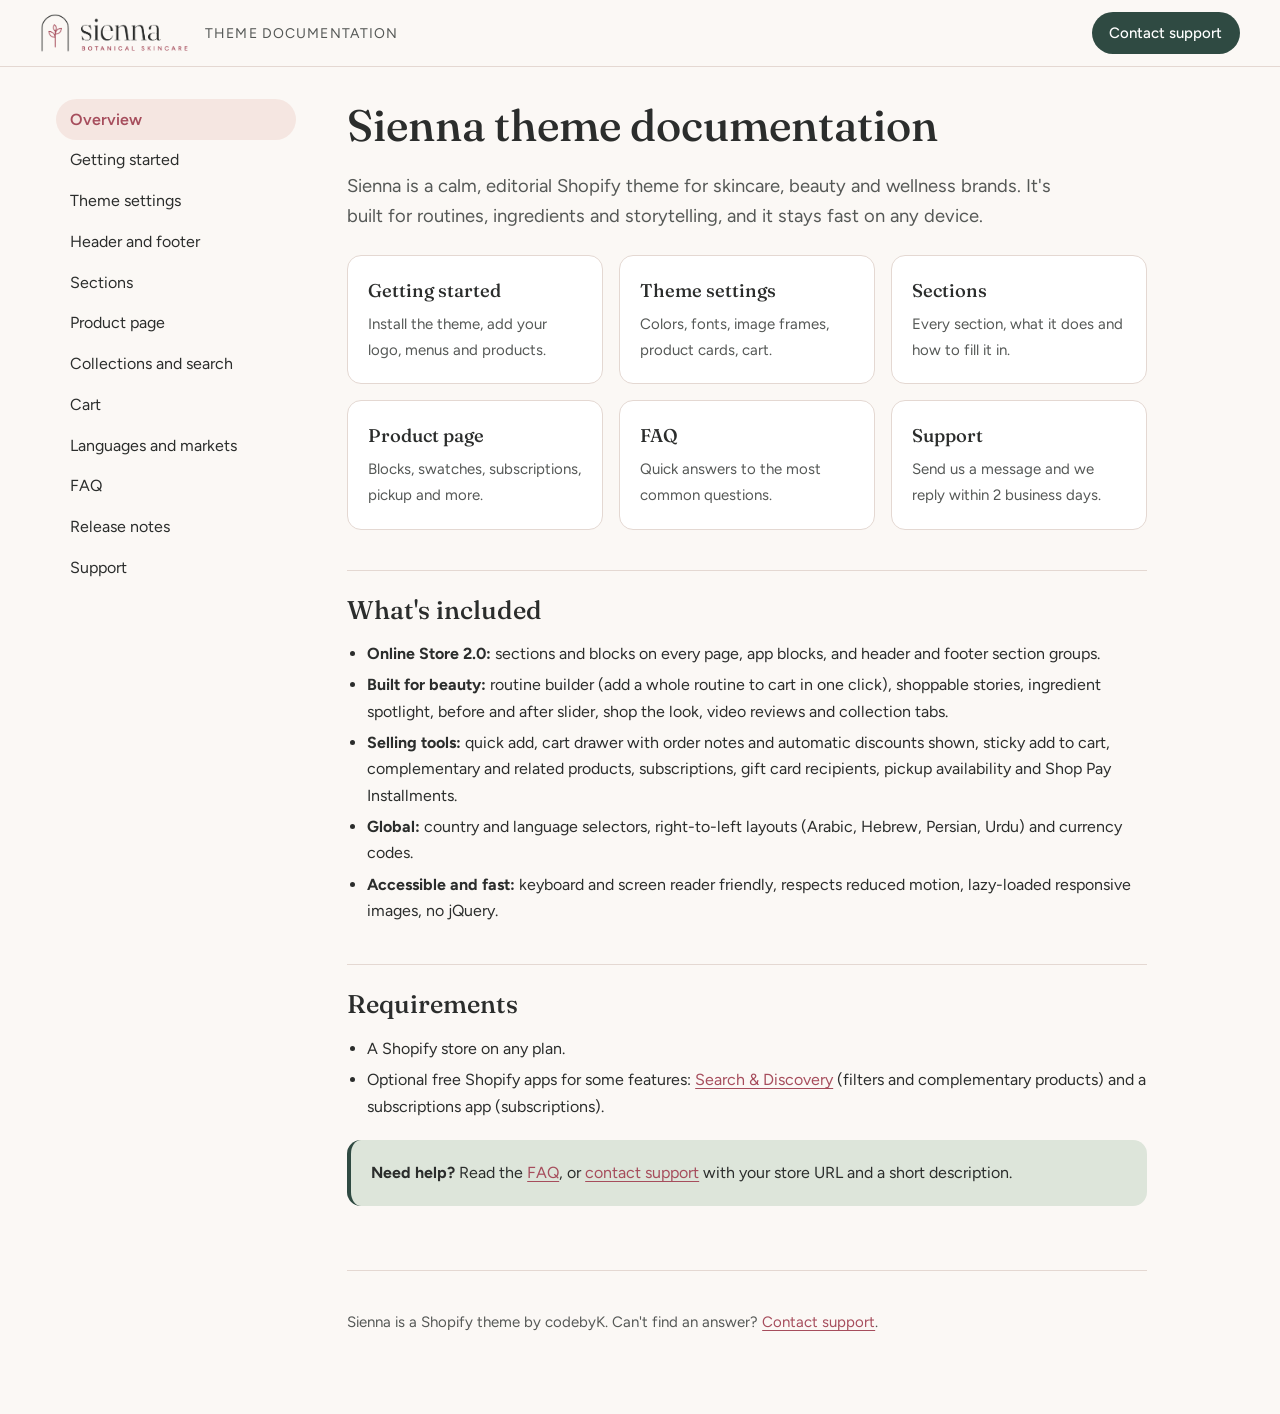
==== index.html @ eef078e9 "Sienna theme documentation and support Co-authored-by: Copilot <223556219+Copilot@users.noreply.gith" ====
<!doctype html>
<html lang="en">
<head>
<meta charset="utf-8">
<meta name="viewport" content="width=device-width, initial-scale=1">
<title>Sienna theme documentation · Sienna theme documentation</title>
<meta name="description" content="Set up and customize Sienna, a premium, minimal skincare and beauty theme for Shopify.">
<link rel="icon" href="assets/sienna-favicon.png">
<link rel="preconnect" href="https://fonts.googleapis.com">
<link rel="preconnect" href="https://fonts.gstatic.com" crossorigin>
<link rel="stylesheet" href="https://fonts.googleapis.com/css2?family=Figtree:wght@400;500;600&family=Fraunces:opsz,wght@9..144,400;9..144,500&display=swap">
<link rel="stylesheet" href="assets/docs.css">
</head>
<body>
<a class="skip" href="#main">Skip to content</a>
<header class="top">
  <a class="brand" href="index.html"><img src="assets/sienna-logo.png" alt="Sienna" width="150" height="40"></a>
  <span class="tag">Theme documentation</span>
  <a class="top-support" href="support.html">Contact support</a>
</header>
<div class="shell">
  <nav class="side" aria-label="Documentation">
    <ul>
      <li><a href="index.html" aria-current="page">Overview</a></li>
      <li><a href="getting-started.html">Getting started</a></li>
      <li><a href="theme-settings.html">Theme settings</a></li>
      <li><a href="header-footer.html">Header and footer</a></li>
      <li><a href="sections.html">Sections</a></li>
      <li><a href="product-page.html">Product page</a></li>
      <li><a href="collections-search.html">Collections and search</a></li>
      <li><a href="cart.html">Cart</a></li>
      <li><a href="languages-markets.html">Languages and markets</a></li>
      <li><a href="faq.html">FAQ</a></li>
      <li><a href="changelog.html">Release notes</a></li>
      <li><a href="support.html">Support</a></li>
    </ul>
  </nav>
  <main id="main" class="content">
<h1>Sienna theme documentation</h1>
<p class="lead">Sienna is a calm, editorial Shopify theme for skincare, beauty and wellness brands. It's built for routines, ingredients and storytelling, and it stays fast on any device.</p>

<div class="cards">
  <a class="card" href="getting-started.html"><strong>Getting started</strong><span>Install the theme, add your logo, menus and products.</span></a>
  <a class="card" href="theme-settings.html"><strong>Theme settings</strong><span>Colors, fonts, image frames, product cards, cart.</span></a>
  <a class="card" href="sections.html"><strong>Sections</strong><span>Every section, what it does and how to fill it in.</span></a>
  <a class="card" href="product-page.html"><strong>Product page</strong><span>Blocks, swatches, subscriptions, pickup and more.</span></a>
  <a class="card" href="faq.html"><strong>FAQ</strong><span>Quick answers to the most common questions.</span></a>
  <a class="card" href="support.html"><strong>Support</strong><span>Send us a message and we reply within 2 business days.</span></a>
</div>

<h2>What's included</h2>
<ul>
  <li><strong>Online Store 2.0:</strong> sections and blocks on every page, app blocks, and header and footer section groups.</li>
  <li><strong>Built for beauty:</strong> routine builder (add a whole routine to cart in one click), shoppable stories, ingredient spotlight, before and after slider, shop the look, video reviews and collection tabs.</li>
  <li><strong>Selling tools:</strong> quick add, cart drawer with order notes and automatic discounts shown, sticky add to cart, complementary and related products, subscriptions, gift card recipients, pickup availability and Shop Pay Installments.</li>
  <li><strong>Global:</strong> country and language selectors, right-to-left layouts (Arabic, Hebrew, Persian, Urdu) and currency codes.</li>
  <li><strong>Accessible and fast:</strong> keyboard and screen reader friendly, respects reduced motion, lazy-loaded responsive images, no jQuery.</li>
</ul>

<h2>Requirements</h2>
<ul>
  <li>A Shopify store on any plan.</li>
  <li>Optional free Shopify apps for some features: <a href="https://apps.shopify.com/search-and-discovery">Search &amp; Discovery</a> (filters and complementary products) and a subscriptions app (subscriptions).</li>
</ul>

<div class="note">
  <p><strong>Need help?</strong> Read the <a href="faq.html">FAQ</a>, or <a href="support.html">contact support</a> with your store URL and a short description.</p>
</div>

    <footer class="foot">
      <p>Sienna is a Shopify theme by codebyK. Can't find an answer? <a href="support.html">Contact support</a>.</p>
    </footer>
  </main>
</div>
</body>
</html>
---- assets/docs.css ----
:root {
  --bg: #fbf8f5;
  --surface: #f5e6e1;
  --text: #2b2d2c;
  --muted: #555856;
  --accent: #a64d5c;
  --deep: #2f4a42;
  --border: #e4d8d2;
  --radius: 14px;
}

* { box-sizing: border-box; }

html { scroll-padding-top: 5rem; }

body {
  margin: 0;
  background: var(--bg);
  color: var(--text);
  font: 400 1rem/1.65 Figtree, system-ui, sans-serif;
}

a { color: var(--accent); text-underline-offset: 0.2em; }
a:hover { color: var(--deep); }

h1, h2, h3 { font-family: Fraunces, Georgia, serif; font-weight: 500; line-height: 1.2; }
h1 { font-size: clamp(2rem, 4vw, 2.75rem); margin: 0 0 0.75rem; }
h2 { font-size: 1.6rem; margin: 2.5rem 0 0.75rem; padding-top: 1.5rem; border-top: 1px solid var(--border); }
h3 { font-size: 1.2rem; margin: 1.75rem 0 0.5rem; }

.lead { font-size: 1.15rem; color: var(--muted); max-width: 46rem; }

.skip { position: absolute; left: -999px; }
.skip:focus { left: 1rem; top: 1rem; z-index: 10; background: var(--deep); color: #fff; padding: 0.5rem 1rem; border-radius: 999px; }

.top {
  position: sticky; top: 0; z-index: 5;
  display: flex; align-items: center; gap: 1rem;
  padding: 0.75rem clamp(1rem, 4vw, 2.5rem);
  background: rgba(251, 248, 245, 0.95);
  border-bottom: 1px solid var(--border);
  backdrop-filter: blur(6px);
}
.brand img { display: block; height: 40px; width: auto; }
.tag { color: var(--muted); font-size: 0.875rem; letter-spacing: 0.08em; text-transform: uppercase; }
.top-support {
  margin-inline-start: auto; padding: 0.55rem 1.1rem; border-radius: 999px;
  background: var(--deep); color: #fff; text-decoration: none; font-weight: 500; font-size: 0.9375rem;
}
.top-support:hover { color: #fff; background: #243a33; }

.shell { display: grid; grid-template-columns: 15rem minmax(0, 1fr); gap: clamp(1.5rem, 4vw, 3.5rem); max-width: 78rem; margin: 0 auto; padding: 2rem clamp(1rem, 4vw, 2.5rem) 4rem; }
.side ul { position: sticky; top: 5.5rem; list-style: none; margin: 0; padding: 0; }
.side a { display: block; padding: 0.45rem 0.85rem; border-radius: 999px; color: var(--text); text-decoration: none; }
.side a:hover { background: var(--surface); }
.side a[aria-current="page"] { background: var(--surface); color: var(--accent); font-weight: 600; }

.content { min-width: 0; max-width: 50rem; }
.content ul, .content ol { padding-inline-start: 1.25rem; }
.content li { margin: 0.3rem 0; }

table { width: 100%; border-collapse: collapse; margin: 1rem 0; font-size: 0.9375rem; }
th, td { text-align: start; vertical-align: top; padding: 0.6rem 0.75rem; border-bottom: 1px solid var(--border); }
th { font-weight: 600; background: var(--surface); }

code, kbd { font-family: ui-monospace, SFMono-Regular, Menlo, monospace; font-size: 0.875em; background: var(--surface); padding: 0.1em 0.35em; border-radius: 6px; }

.note { margin: 1.25rem 0; padding: 1rem 1.25rem; border-radius: var(--radius); background: #dde5da; border-inline-start: 4px solid var(--deep); }
.note p { margin: 0.25rem 0; }

.cards { display: grid; grid-template-columns: repeat(auto-fill, minmax(14rem, 1fr)); gap: 1rem; margin: 1.5rem 0; }
.card { display: block; padding: 1.25rem; border: 1px solid var(--border); border-radius: var(--radius); background: #fff; color: var(--text); text-decoration: none; }
.card:hover { border-color: var(--accent); color: var(--text); }
.card strong { display: block; font-family: Fraunces, Georgia, serif; font-weight: 500; font-size: 1.15rem; margin-bottom: 0.25rem; }
.card span { color: var(--muted); font-size: 0.9375rem; }

details { border-bottom: 1px solid var(--border); padding: 0.85rem 0; }
summary { cursor: pointer; font-weight: 600; }
details p, details ul, details ol { margin: 0.6rem 0 0.25rem; }

form.contact { display: grid; gap: 1rem; max-width: 36rem; margin-top: 1.5rem; }
form.contact label { display: grid; gap: 0.35rem; font-weight: 500; }
form.contact input, form.contact select, form.contact textarea {
  font: inherit; color: inherit; padding: 0.7rem 0.9rem; border: 1px solid #8c8582; border-radius: 10px; background: #fff;
}
form.contact textarea { min-height: 10rem; resize: vertical; }
form.contact button { justify-self: start; font: inherit; font-weight: 600; padding: 0.8rem 1.6rem; border: 0; border-radius: 999px; background: var(--deep); color: #fff; cursor: pointer; }
form.contact button:hover { background: #243a33; }
.hp { position: absolute; left: -9999px; }
.hint { color: var(--muted); font-size: 0.875rem; font-weight: 400; }

:focus-visible { outline: 2px solid var(--accent); outline-offset: 2px; }

.foot { margin-top: 4rem; padding-top: 1.5rem; border-top: 1px solid var(--border); color: var(--muted); font-size: 0.9375rem; }

@media (max-width: 860px) {
  .shell { grid-template-columns: 1fr; }
  .side ul { position: static; display: flex; flex-wrap: wrap; gap: 0.25rem; }
  .side a { padding: 0.35rem 0.75rem; border: 1px solid var(--border); font-size: 0.875rem; }
  .tag { display: none; }
}
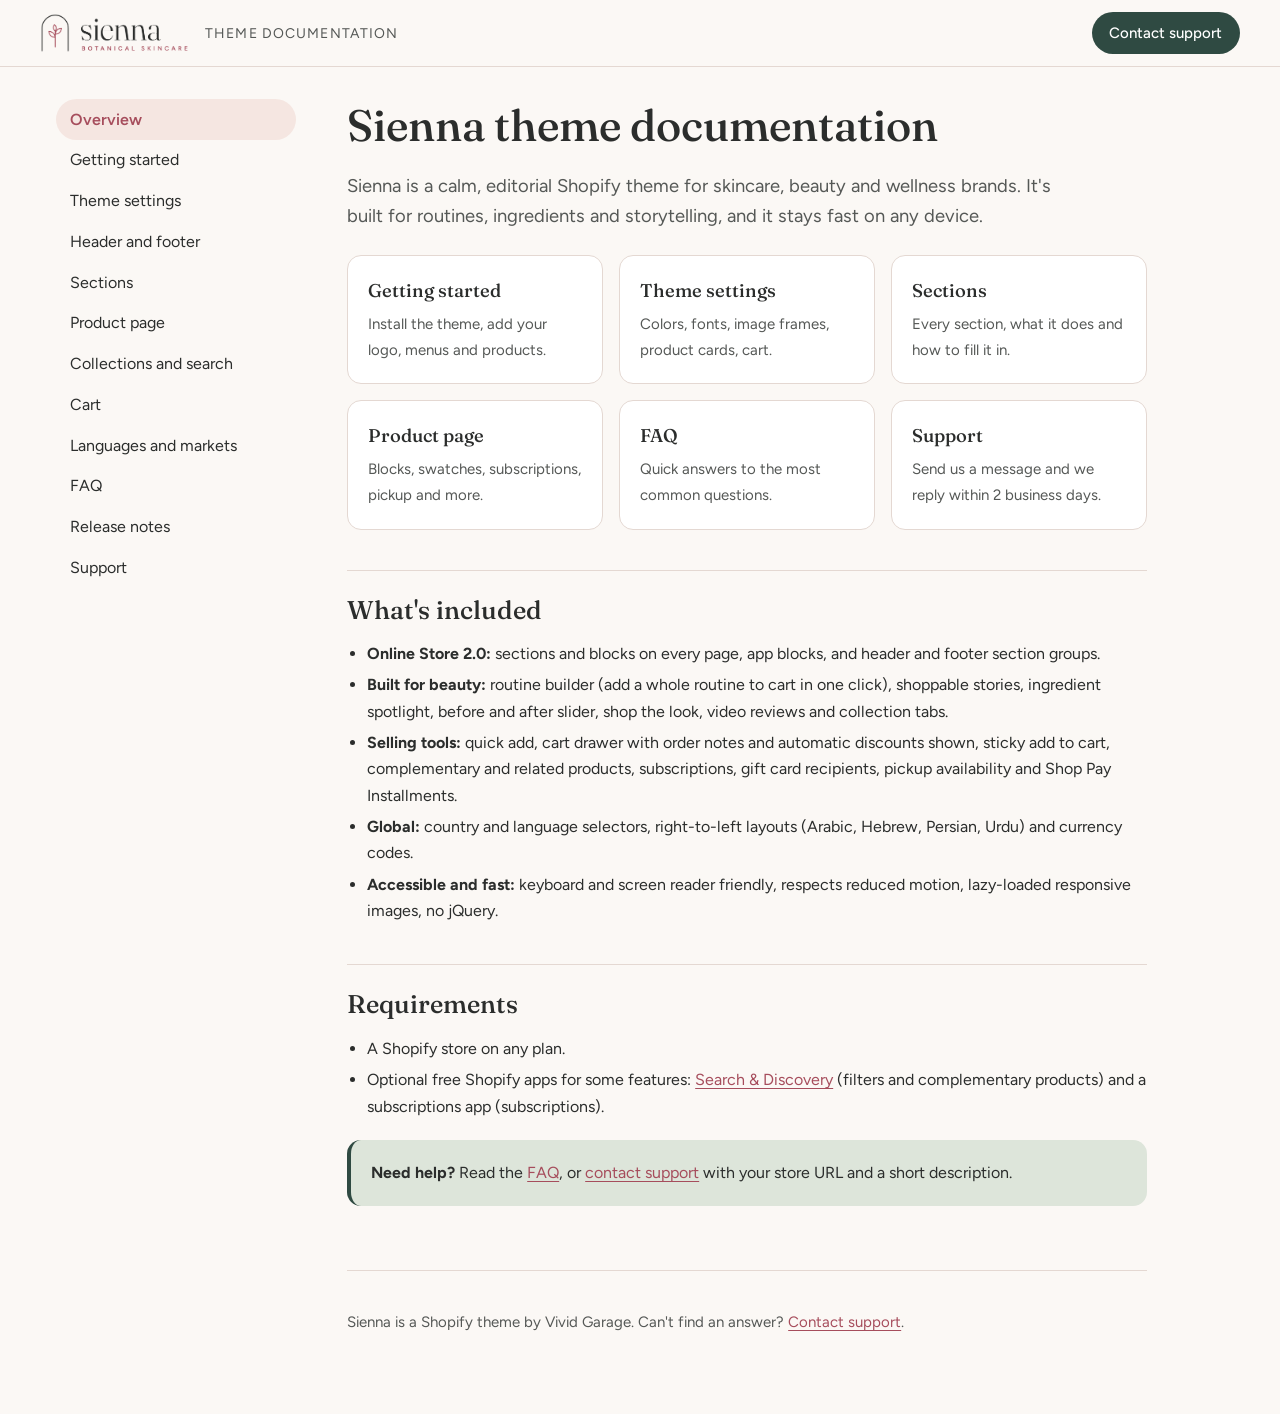
==== commit f8f2c3fa: "Publisher name: Vivid Garage Co-authored-by: Copilot <223556219+Copilot@users.noreply.github.com>" ====
--- a/index.html
+++ b/index.html
@@ -68,7 +68,7 @@
 </div>
 
     <footer class="foot">
-      <p>Sienna is a Shopify theme by codebyK. Can't find an answer? <a href="support.html">Contact support</a>.</p>
+      <p>Sienna is a Shopify theme by Vivid Garage. Can't find an answer? <a href="support.html">Contact support</a>.</p>
     </footer>
   </main>
 </div>
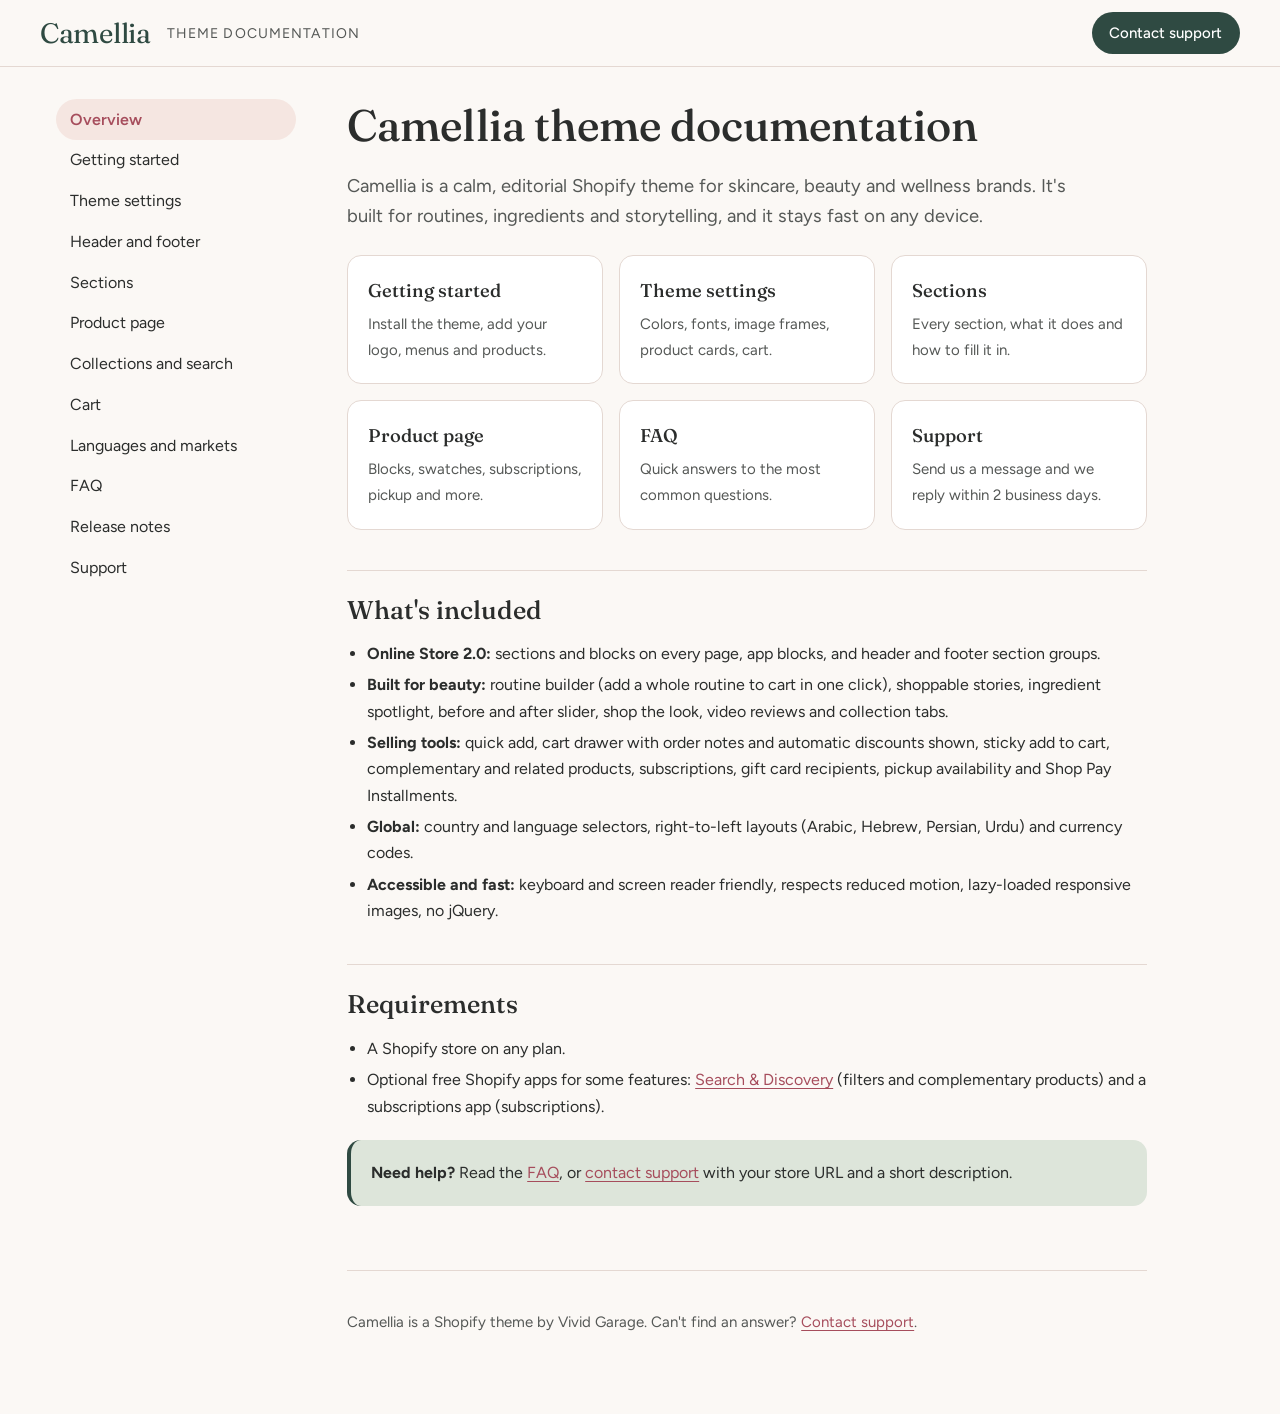
==== commit 5b7db374: "Rename theme to Camellia Co-authored-by: Copilot <223556219+Copilot@users.noreply.github.com>" ====
--- a/index.html
+++ b/index.html
@@ -3,9 +3,9 @@
 <head>
 <meta charset="utf-8">
 <meta name="viewport" content="width=device-width, initial-scale=1">
-<title>Sienna theme documentation · Sienna theme documentation</title>
-<meta name="description" content="Set up and customize Sienna, a premium, minimal skincare and beauty theme for Shopify.">
-<link rel="icon" href="assets/sienna-favicon.png">
+<title>Camellia theme documentation · Camellia theme documentation</title>
+<meta name="description" content="Set up and customize Camellia, a premium, minimal skincare and beauty theme for Shopify.">
+<link rel="icon" href="assets/favicon.svg">
 <link rel="preconnect" href="https://fonts.googleapis.com">
 <link rel="preconnect" href="https://fonts.gstatic.com" crossorigin>
 <link rel="stylesheet" href="https://fonts.googleapis.com/css2?family=Figtree:wght@400;500;600&family=Fraunces:opsz,wght@9..144,400;9..144,500&display=swap">
@@ -14,7 +14,7 @@
 <body>
 <a class="skip" href="#main">Skip to content</a>
 <header class="top">
-  <a class="brand" href="index.html"><img src="assets/sienna-logo.png" alt="Sienna" width="150" height="40"></a>
+  <a class="brand" href="index.html">Camellia</a>
   <span class="tag">Theme documentation</span>
   <a class="top-support" href="support.html">Contact support</a>
 </header>
@@ -36,8 +36,8 @@
     </ul>
   </nav>
   <main id="main" class="content">
-<h1>Sienna theme documentation</h1>
-<p class="lead">Sienna is a calm, editorial Shopify theme for skincare, beauty and wellness brands. It's built for routines, ingredients and storytelling, and it stays fast on any device.</p>
+<h1>Camellia theme documentation</h1>
+<p class="lead">Camellia is a calm, editorial Shopify theme for skincare, beauty and wellness brands. It's built for routines, ingredients and storytelling, and it stays fast on any device.</p>
 
 <div class="cards">
   <a class="card" href="getting-started.html"><strong>Getting started</strong><span>Install the theme, add your logo, menus and products.</span></a>
@@ -68,7 +68,7 @@
 </div>
 
     <footer class="foot">
-      <p>Sienna is a Shopify theme by Vivid Garage. Can't find an answer? <a href="support.html">Contact support</a>.</p>
+      <p>Camellia is a Shopify theme by Vivid Garage. Can't find an answer? <a href="support.html">Contact support</a>.</p>
     </footer>
   </main>
 </div>
--- a/assets/docs.css
+++ b/assets/docs.css
@@ -41,7 +41,7 @@
   border-bottom: 1px solid var(--border);
   backdrop-filter: blur(6px);
 }
-.brand img { display: block; height: 40px; width: auto; }
+.brand { font-family: 'Fraunces', Georgia, serif; font-size: 1.75rem; line-height: 1; color: var(--deep); text-decoration: none; letter-spacing: -0.01em; }
 .tag { color: var(--muted); font-size: 0.875rem; letter-spacing: 0.08em; text-transform: uppercase; }
 .top-support {
   margin-inline-start: auto; padding: 0.55rem 1.1rem; border-radius: 999px;
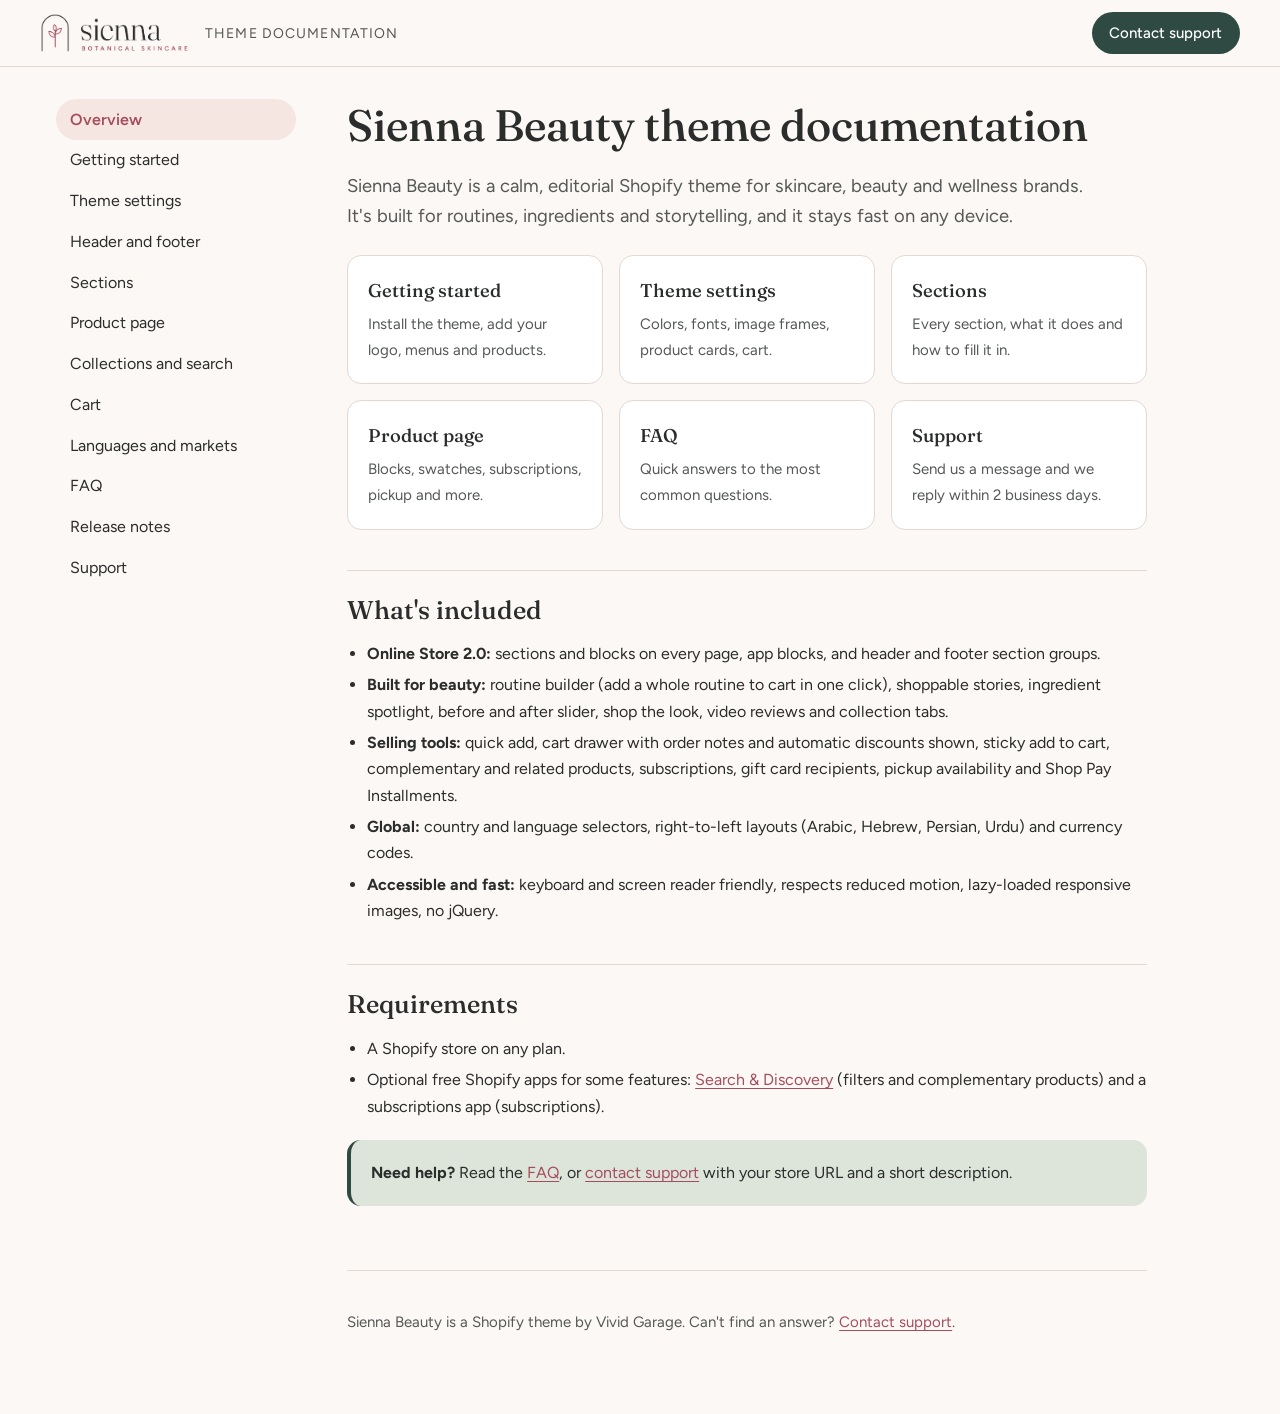
==== commit 5132ef89: "Theme name: Sienna Beauty Co-authored-by: Copilot <223556219+Copilot@users.noreply.github.com>" ====
--- a/index.html
+++ b/index.html
@@ -3,9 +3,9 @@
 <head>
 <meta charset="utf-8">
 <meta name="viewport" content="width=device-width, initial-scale=1">
-<title>Camellia theme documentation · Camellia theme documentation</title>
-<meta name="description" content="Set up and customize Camellia, a premium, minimal skincare and beauty theme for Shopify.">
-<link rel="icon" href="assets/favicon.svg">
+<title>Sienna Beauty theme documentation · Sienna Beauty theme documentation</title>
+<meta name="description" content="Set up and customize Sienna Beauty, a premium, minimal skincare and beauty theme for Shopify.">
+<link rel="icon" href="assets/sienna-favicon.png">
 <link rel="preconnect" href="https://fonts.googleapis.com">
 <link rel="preconnect" href="https://fonts.gstatic.com" crossorigin>
 <link rel="stylesheet" href="https://fonts.googleapis.com/css2?family=Figtree:wght@400;500;600&family=Fraunces:opsz,wght@9..144,400;9..144,500&display=swap">
@@ -14,7 +14,7 @@
 <body>
 <a class="skip" href="#main">Skip to content</a>
 <header class="top">
-  <a class="brand" href="index.html">Camellia</a>
+  <a class="brand" href="index.html"><img src="assets/sienna-logo.png" alt="Sienna Beauty" width="150" height="40"></a>
   <span class="tag">Theme documentation</span>
   <a class="top-support" href="support.html">Contact support</a>
 </header>
@@ -36,8 +36,8 @@
     </ul>
   </nav>
   <main id="main" class="content">
-<h1>Camellia theme documentation</h1>
-<p class="lead">Camellia is a calm, editorial Shopify theme for skincare, beauty and wellness brands. It's built for routines, ingredients and storytelling, and it stays fast on any device.</p>
+<h1>Sienna Beauty theme documentation</h1>
+<p class="lead">Sienna Beauty is a calm, editorial Shopify theme for skincare, beauty and wellness brands. It's built for routines, ingredients and storytelling, and it stays fast on any device.</p>
 
 <div class="cards">
   <a class="card" href="getting-started.html"><strong>Getting started</strong><span>Install the theme, add your logo, menus and products.</span></a>
@@ -68,7 +68,7 @@
 </div>
 
     <footer class="foot">
-      <p>Camellia is a Shopify theme by Vivid Garage. Can't find an answer? <a href="support.html">Contact support</a>.</p>
+      <p>Sienna Beauty is a Shopify theme by Vivid Garage. Can't find an answer? <a href="support.html">Contact support</a>.</p>
     </footer>
   </main>
 </div>
--- a/assets/docs.css
+++ b/assets/docs.css
@@ -41,7 +41,7 @@
   border-bottom: 1px solid var(--border);
   backdrop-filter: blur(6px);
 }
-.brand { font-family: 'Fraunces', Georgia, serif; font-size: 1.75rem; line-height: 1; color: var(--deep); text-decoration: none; letter-spacing: -0.01em; }
+.brand img { display: block; height: 40px; width: auto; }
 .tag { color: var(--muted); font-size: 0.875rem; letter-spacing: 0.08em; text-transform: uppercase; }
 .top-support {
   margin-inline-start: auto; padding: 0.55rem 1.1rem; border-radius: 999px;
